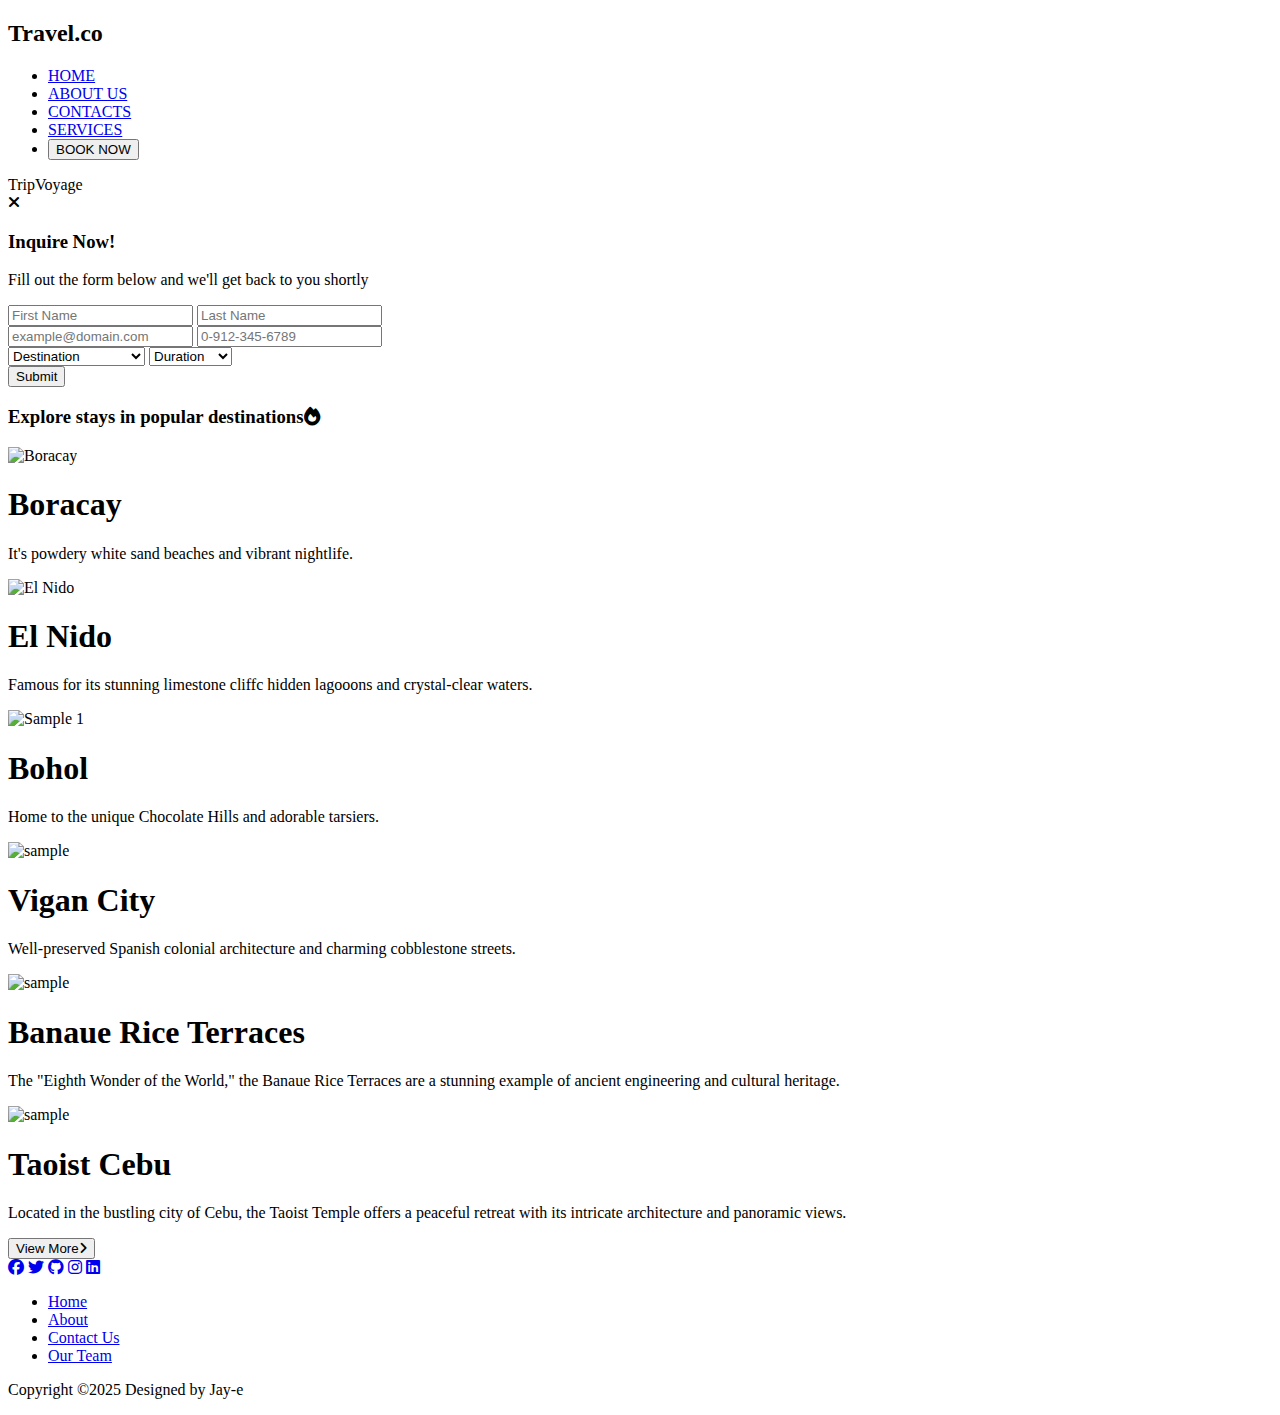
==== index.html @ 44cf6bd3 "Add files via upload" ====
<!DOCTYPE html>
<html>
<head>
	<meta charset="utf-8">
	<meta name="viewport" content="width=device-width, initial-scale=1">
	<link rel="stylesheet" type="text/css" href="styles.css">
	<link rel="preconnect" href="https://fonts.googleapis.com">
	<link rel="stylesheet" href="https://cdnjs.cloudflare.com/ajax/libs/font-awesome/6.7.2/css/all.min.css">

	

	<title>TRAVEL WEB</title>
</head>
<body>
	<div class="main-container">
		<header>
			<div class="nav-logo">
				<h2 class="name-of-web">Travel.co</h2>
			</div>
			<nav class="nav-bar">
				<ul>
				<li> <a class="nav-link" href="index.html" target="_self"> HOME</a> </li>
				 <li> <a class="nav-link" href="about.html"> ABOUT US</a> </li>
				 <li> <a class="nav-link" href="contact.html"> CONTACTS</a> </li>
				 <li> <a class="nav-link" href="service.html"> SERVICES</a> </li>
				 <li> <button class="book-btn" id="openModal">BOOK NOW</button> </li>
				</ul>	
			</nav>
			
		</header>

		<div class="main-content">
			<div class="background-img">
				<div class="centered-text">TripVoyage</div>
			</div>
			
		<div class="modal" id="my-Modal">				
			
			<div class="inquire-form" >
				<span class="close" id="closeModal"><i class="fa-solid fa-xmark"></i></span>

					<h3 class="inquire-header">Inquire Now!</h3>
					<p class="description">Fill out the form below and we'll get back to you shortly </p>

				<div class="form-container" >

					<div class="fullname">
						<input  class="f-name" type="text" id="f-name" placeholder="First Name" required >
						<input class="l-name" type="text" id="l-name" placeholder="Last Name" required>
					</div>
					<div class="private-info">
						<input class="email" type="email" id="email" placeholder="example@domain.com" required>
	        			<input class="phone-number" type="tel" placeholder="0-912-345-6789"  maxlength="11" required >
					</div>	
				</div>	
							
				<div class="inquire-date">
					<section>
						<div class="form-wrap">
							<form id="inquiryForm">
									<select class="form-control" required>
									<option value="Destination" disabled selected>Destination</option>
									<option value="Destination">Boracay</option>
									<option value="Destination">El Nido</option>
									<option value="Destination">Bohol</option>
									<option value="Destination">Mayon Volcano</option>
									<option value="Destination">Nacpan Palawan</option>
									<option value="Destination">Intramuros - Manila</option>
									<option value="Destination">Vigan City</option>
									<option value="Destination">Baguio City</option>

								</select>
								<select class="form-control" required>
									<option value="Duration" disabled selected> Duration </option>
									<option value="Day-1">1 - Day</option>
									<option value="2-4 Days">2 - 4 Days</option>
									<option value="5-7 Days">5 - 7 Days</option>
									<option value="7+ Days">7 + Days</option>
								</select>
							</form>
						</div>
					</section>
				</div>
				
					<div class="submit-btn-container">
						<button id="submit" class="submit-btn">Submit</button>
				</div>
			</div>
		</div> 

			<!------------------------ END OF INQUIRE FORM (MODAL) ----------------------------->
			<div class="line">
					<div class="underline"></div>
			</div>
			<div class="explore-header">
				<h3 class="explore-text">Explore stays in popular destinations<span><i class="fa-solid fa-fire fire-icon"></i></span></h3>
			</div>

			<!----------------------- START OF TRAVEL-PICTURES ------------------------>
			<div class="travel-pictures">
				    <div class="image-container">
				        <img class="boracay-Pictures" src="assets/BORACAY.png" alt="Boracay">
				        <div class="overlay">
				            <h1 class="title-overlay">Boracay</h1>
				            <p class="desc-overlay">It's powdery white sand beaches and vibrant nightlife.</p>
				        </div>
				    </div>
		    
				    <div class="image-container">
				        <img class="elnido-Pictures" src="assets/ELNIDO.webp" alt="El Nido">
				        <div class="overlay">
				            <h1 class="title-overlay">El Nido</h1>
				            <p class="desc-overlay">Famous for its stunning limestone cliffc hidden lagooons and crystal-clear waters.</p>
				        </div>
				    </div>

				    <div class="image-container">
				        <img class="demo" src="assets/Bohol.webp" alt="Sample 1">
				        <div class="overlay">
				            <h1 class="title-overlay">Bohol</h1>
				            <p class="desc-overlay">Home to the unique Chocolate Hills and adorable tarsiers.</p>
				        </div>
				    </div>

				    <div class="image-container">
				    	<img class="demo" src="assets/Vigan.jpg" alt="sample" class="samplepic">
				    	<div class="overlay">
				    		<h1 class="title-overlay">Vigan City</h1>
				    		<p class="desc-overlay">Well-preserved Spanish colonial architecture and charming cobblestone streets.</p>
				    	</div>
				    </div>

				    <div class="image-container">
				    	<img class="demo" src="assets/banaue.jpg" alt="sample" class="samplepic">
				    	<div class="overlay">
				    		<h1 class="title-overlay">Banaue Rice Terraces</h1>
				    		<p class="desc-overlay">The "Eighth Wonder of the World," the Banaue Rice Terraces are a stunning example of ancient engineering and cultural heritage.</p>
				    	</div>
				    </div>

				    <div class="image-container">
				    	<img class="demo" src="assets/taoistcebu.jpg" alt="sample" class="samplepic">
				    	<div class="overlay">
				    		<h1 class="title-overlay">Taoist Cebu</h1>
				    		<p class="desc-overlay">Located in the bustling city of Cebu, the Taoist Temple offers a peaceful retreat with its intricate architecture and panoramic views.</p>
				    	</div>
				    </div>
				</div>
					<div class="view-button">
						<a href="view-more.html" target="_self">
				    	<button  class="view-more-btn" >View More<i class="fa-solid fa-angle-right"></i></button>
				    	</a>
				    </div>
				<!------------------------ END OF TRAVEL PICTURE ----------------------------->
				<!------------------------ START ------------------------------->
					<div>
						
					</div>
				<!------------------------ END ------------------------------->

		</div>
	

		<footer>
			<div class="footer-container">
			<div class="social-icons">
				<a href="##"><i class="fa-brands fa-facebook"></i></a>
				<a href="##"><i class="fa-brands fa-twitter"></i></a>
				<a href="##"><i class="fa-brands fa-github"></i></a>
				<a href="##"><i class="fa-brands fa-instagram"></i></a>
				<a href="##"><i class="fa-brands fa-linkedin"></i></a>
			</div>
			<div class="footer-nav">
				<ul>
					<li> <a href="index.html">Home</a> </li>
					<li> <a href="about.html">About</a> </li>
					<li> <a href="contact.html">Contact Us</a> </li>
					<li> <a href="team.html">Our Team</a> </li>
				</ul>
			</div>
			<div class="copy-right">
				<p>Copyright &copy;2025 Designed by <span class="designer"> Jay-e</p>
			</div>
			</div>
		</footer>
	</div>
	<script src="script.js"></script>
</body>


</html>
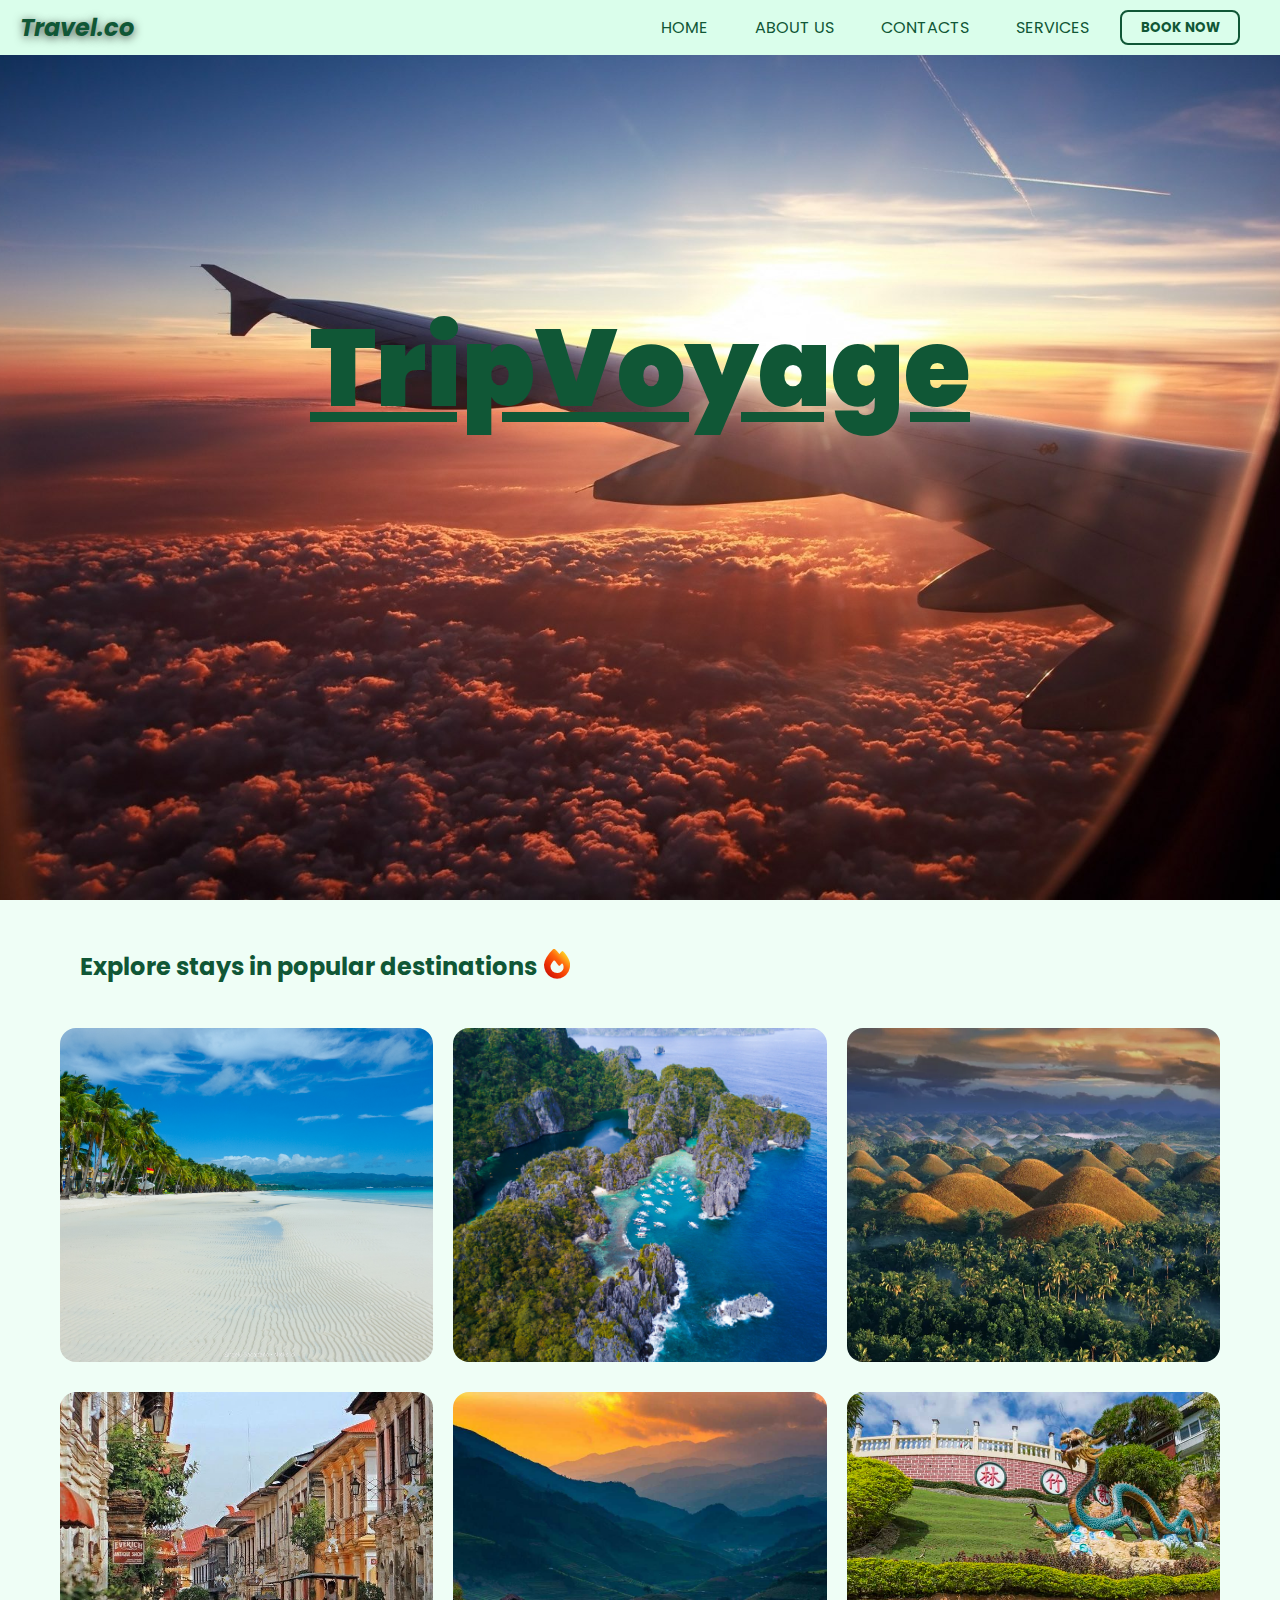
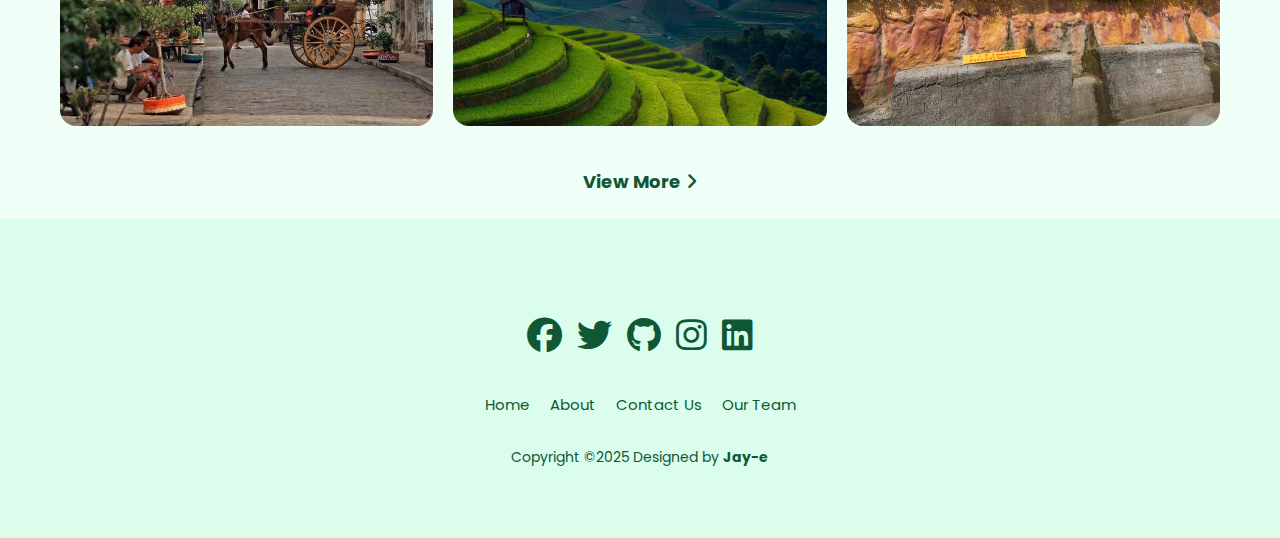
==== commit 9838ab64: "Update index.html" ====
--- a/index.html
+++ b/index.html
@@ -123,7 +123,7 @@
 				    </div>
 
 				    <div class="image-container">
-				    	<img class="demo" src="assets/Vigan.jpg" alt="sample" class="samplepic">
+				    	<img class="demo" src="assets/vigan.jpg" alt="sample" class="samplepic">
 				    	<div class="overlay">
 				    		<h1 class="title-overlay">Vigan City</h1>
 				    		<p class="desc-overlay">Well-preserved Spanish colonial architecture and charming cobblestone streets.</p>
@@ -188,4 +188,4 @@
 </body>
 
 
-</html>+</html>
--- a/styles.css
+++ b/styles.css
@@ -0,0 +1,489 @@
+@import url('https://fonts.googleapis.com/css2?family=Poppins:ital,wght@0,100;0,200;0,300;0,400;0,500;0,600;0,700;0,800;0,900;1,100;1,200;1,300;1,400;1,500;1,600;1,700;1,800;1,900&display=swap');
+
+:root {
+    --background: #EFFEF6; 
+    --header: #DAFEEB; 
+    --text: #105736; 
+    --input-bg: #B7FBD8; 
+    --border: #A2D872; 
+    --button: #6CF4B0; 
+    --button-text: #FFFFFF;
+    --button-hover: #41E795; 
+    --highlight: #CDFB82; 
+    --font-family: 'Poppins', sans-serif;
+}
+
+* {
+  margin: 0;
+  padding: 0;
+  box-sizing: border-box;
+  font-family: var(--font-family);
+}
+
+body {
+  background-color: var(--background);
+  color: var(--text);
+  font-family: var(--font-family);
+}
+
+h1, h2, h3, h4, h5, h6 {
+  color: var(--text);
+}
+
+
+.main-container {
+  width: 100%;
+  height: 100vh;
+  background: url("assets/windowseat.jpg") no-repeat center center/cover;
+  position: relative;
+}
+
+header {
+  display: flex;
+  justify-content: space-between;
+  align-items: center;
+  margin: 0 20px 10px 0;
+  position: fixed;
+  top: 0;
+  width: 100%;
+  z-index: 1000;
+  padding: 10px 20px 10px 20px;
+  backdrop-filter: blur(10px);
+  background-color: var(--header); 
+}
+
+.name-of-web {
+  font-size: 24px;
+  font-family: var(--font-family);
+  color: var(--text);
+  text-shadow: 0 2px 10px rgba(0, 0, 0, 0.7);
+  font-style: italic;
+}
+
+.nav-bar ul {
+  list-style: none;
+  display: flex;
+  gap: 15px;
+  align-items: center;
+}
+
+.nav-bar li ul {
+  display: inline;
+}
+
+.nav-link {
+  text-decoration: none;
+  color: var(--text); 
+  font-size: 16px;
+  padding: 8px 16px;
+  transition: color 0.15s;
+}
+
+.nav-link:hover {
+  color: var(--button); 
+}
+
+.book-btn {
+  width: 120px;
+  height: 35px;
+  background-color: transparent;
+  color: var(--text); 
+  border: 2px solid var(--text); 
+  font-family: var(--font-family);
+  cursor: pointer;
+  font-weight: bold;
+  transition: 0.15s;
+  border-radius: 8px;
+  margin-right: 20px;
+}
+
+.book-btn:hover {
+  background-color: var(--button);
+  color: var(--button-text); 
+  border-color: var(--button); 
+}
+
+
+
+.background-img {
+  width: 100%;
+  height: 100vh;
+  position: relative;
+  display: flex;
+  justify-content: center;
+  align-items: center;
+  overflow: hidden;
+}
+
+.windowseat-picture {
+  width: 100%;
+  height: 100%;
+  object-fit: cover;
+  object-position: center;
+  position: absolute;
+}
+
+.centered-text {
+  position: absolute;
+  top: 50%;
+  left: 50%;
+  transform: translate(-50%, -100%);
+  font-size: 108px;
+  font-weight: 900;
+  text-decoration: underline;
+  white-space: nowrap;
+  overflow: hidden;
+  font-family: var(--font-family);
+  color: var(--text); 
+}
+
+
+.line {
+  display: flex;
+  justify-content: center;
+  align-items: center;
+}
+
+.underline {
+  display: flex;
+  justify-content: center;
+  align-items: center;
+  width: 190vh;
+  height: 2px;
+  background-color: var(--accent); 
+  margin-bottom: 10px;
+  margin-top: 30px;
+}
+
+.travel-pictures {
+  display: grid;
+  grid-template-columns: repeat(3, 1fr);
+  grid-template-rows: repeat(2, 1fr);
+  grid-row-gap: 30px;
+  grid-column-gap: 20px;
+  margin: 40px 60px 30px 60px;
+}
+
+.explore-header {
+  display: inline-block;
+  margin-left: 5rem;
+  font-family: var(--font-family);
+}
+
+.explore-text {
+  font-size: 1.5rem;
+  color: var(--text); 
+}
+
+.explore-text span {
+  margin-left: 7px;
+  font-size: 30px;
+}
+
+.fire-icon {
+  background: linear-gradient(45deg, #A10100, #DA1F05, #F33C04, #FE650D, #FFC11F, #FFF75D);
+  -webkit-background-clip: text;
+  -webkit-text-fill-color: transparent;
+}
+
+.demo,
+.elnido-Pictures,
+.boracay-Pictures {
+  width: 25rem;
+  height: 18rem;
+  border-radius: 5px;
+}
+
+.image-container {
+  position: relative;
+  overflow: hidden;
+  border-radius: 16px;
+}
+
+.image-container img {
+  transition: transform 0.15s;
+  height: 100%;
+  object-fit: cover;
+}
+
+.image-container:hover img {
+  transform: scale(1.5);
+}
+
+.overlay {
+  position: absolute;
+  bottom: 0;
+  left: 0;
+  width: 100%;
+  background-color: var(--background); 
+  padding: 15px;
+  text-align: left;
+  border-radius: 0 0 8px 8px;
+  opacity: 0;
+  transition: opacity 0.15s ease-in-out;
+  font-family: var(--font-family);
+  color: var(--text); 
+}
+
+.image-container:hover .overlay {
+  opacity: 1;
+}
+
+.desc-overlay {
+  padding: 0px 5px 0 5px;
+  overflow-wrap: break-word;
+  width: 100%;
+}
+
+.view-more-btn {
+  width: 140px;
+  height: 35px;
+  border-radius: 5px;
+  border: none;
+  cursor: pointer;
+  font-family: var(--font-family);
+  font-size: 18px;
+  font-weight: bold;
+  margin-top: 8px;
+  text-align: center;
+  background-color: transparent;
+  transition: text-decoration 0.15s ease-in-out;
+  text-underline-offset: 4px;
+  color: var(--text); 
+}
+
+.view-more-btn:hover {
+  text-decoration: underline 2px;
+  text-underline-offset: 4px;
+  color: var(--highlight);
+}
+
+.view-button {
+  display: flex;
+  justify-content: center;
+  align-items: center;
+}
+
+.view-more-btn i {
+  padding-left: 5px;
+}
+
+
+.close {
+  font-size: 24px;
+  cursor: pointer;
+  color: red;
+  position: absolute;
+  top: 10px;
+  right: 15px;
+  border: 2px solid red;
+  border-radius: 50px;
+  width: 35px;
+  text-align: center;
+  transition: 0.15s ease;
+}
+
+.close:hover {
+  background-color: red;
+  color: white;
+}
+
+.modal {
+  display: none;
+  position: fixed;
+  z-index: 1000;
+  left: 50%;
+  top: 50%;
+  width: 100%;
+  height: 100%;
+  background-color: rgba(0, 0, 0, 0.5);
+  transform: translate(-50%, -50%);
+}
+
+.inquire-form {
+  padding: 20px;
+  border-radius: 8px;
+  width: 480px;
+  position: relative;
+  text-align: center;
+  display: flex;
+  flex-direction: column;
+  gap: 10px;
+  background-color: var(--header);
+  backdrop-filter: blur(10px);
+  transform: translate(500px, 177px);
+  color: var(--text);
+  font-family: var(--font-family);
+}
+
+.inquire-header {
+  color: var(--text); 
+}
+
+.description {
+  color: var(--text); 
+}
+
+.form-container {
+  display: flex;
+  flex-direction: column;
+  outline: 0;
+}
+
+.fullname {
+  margin: 0;
+  padding-bottom: 5px;
+}
+
+.l-name,
+.f-name {
+  width: 180px;
+  height: 35px;
+  border-radius: 5px;
+  border: 2px solid var(--accent); 
+  font-size: 15px;
+  font-family: var(--font-family);
+  letter-spacing: 1px;
+  padding-left: 8px;
+  margin-left: 5px;
+  outline: none;
+  color: var(--text);
+  background-color: var(--background);
+}
+
+.private-info {
+  margin: 0;
+}
+
+.phone-number {
+  display: inline-block;
+  width: 200px;
+  height: 35px;
+  border-radius: 5px;
+  border: 2px solid var(--accent); 
+  font-size: 15px;
+  font-family: var(--font-family);
+  letter-spacing: 1px;
+  padding-left: 8px;
+  margin-left: 5px;
+  outline: none;
+  color: var(--text);
+  background-color: var(--background);
+}
+
+.email {
+  width: 200px;
+  height: 35px;
+  border-radius: 5px;
+  border: 2px solid var(--accent); 
+  font-size: 15px;
+  font-family: var(--font-family);
+  letter-spacing: 1px;
+  padding-left: 8px;
+  margin-left: 5px;
+  outline: none;
+  color: var(--text);
+  background-color: var(--background);
+}
+
+.form-control {
+  width: 135px;
+  height: 30px;
+  border-radius: 5px;
+  font-size: 15px;
+  font-family: var(--font-family);
+  letter-spacing: 1px;
+  padding-left: 8px;
+  background-color: var(--background); 
+  color: var(--text); 
+  margin-left: 5px;
+  border: 2px solid var(--accent); 
+}
+
+.submit-btn {
+  width: 135px;
+  height: 37px;
+  border-radius: 5px;
+  border: none;
+  cursor: pointer;
+  font-family: var(--font-family);
+  font-size: 20px;
+  font-weight: bold;
+  margin-top: 8px;
+  background-color: var(--button); 
+  color: var(--button-text); 
+  transition: background-color 0.15s;
+}
+
+.submit-btn:hover {
+    background-color: var(--highlight);
+  box-shadow: 1px 3px 10px rgba(0, 0, 0, 0.2);
+}
+
+.submit-btn:active {
+  opacity: 0.7;
+}
+
+
+footer {
+  background: var(--header); 
+  margin-top: 20px;
+  padding: 50px 0;
+  text-align: center;
+}
+
+.footer-container {
+  padding: 40px 30px 20px;
+  background-color: var(--secondary); 
+}
+
+.social-icons {
+  display: flex;
+  justify-content: center;
+  gap: 15px;
+}
+
+.social-icons a {
+  color: var(--text); 
+  font-size: 35px;
+  transition: color 0.15s ease;
+}
+
+.social-icons a:hover {
+  color: var(--button-hover); 
+}
+
+.footer-nav {
+  margin: 30px 0;
+}
+
+.footer-nav ul {
+  display: flex;
+  justify-content: center;
+  gap: 20px;
+  list-style: none;
+  padding: 0;
+}
+
+.footer-nav ul li a {
+  text-decoration: none;
+  font-size: 15px;
+  color: var(--text); 
+  transition: color 0.15s ease;
+}
+
+.footer-nav ul li a:hover {
+  color: var(--highlight); 
+}
+
+.copy-right {
+  font-size: 14px;
+  margin-top: 10px;
+  color: var(--text); 
+}
+
+.designer {
+  font-weight: bold;
+  color: var(--text);
+}
+
